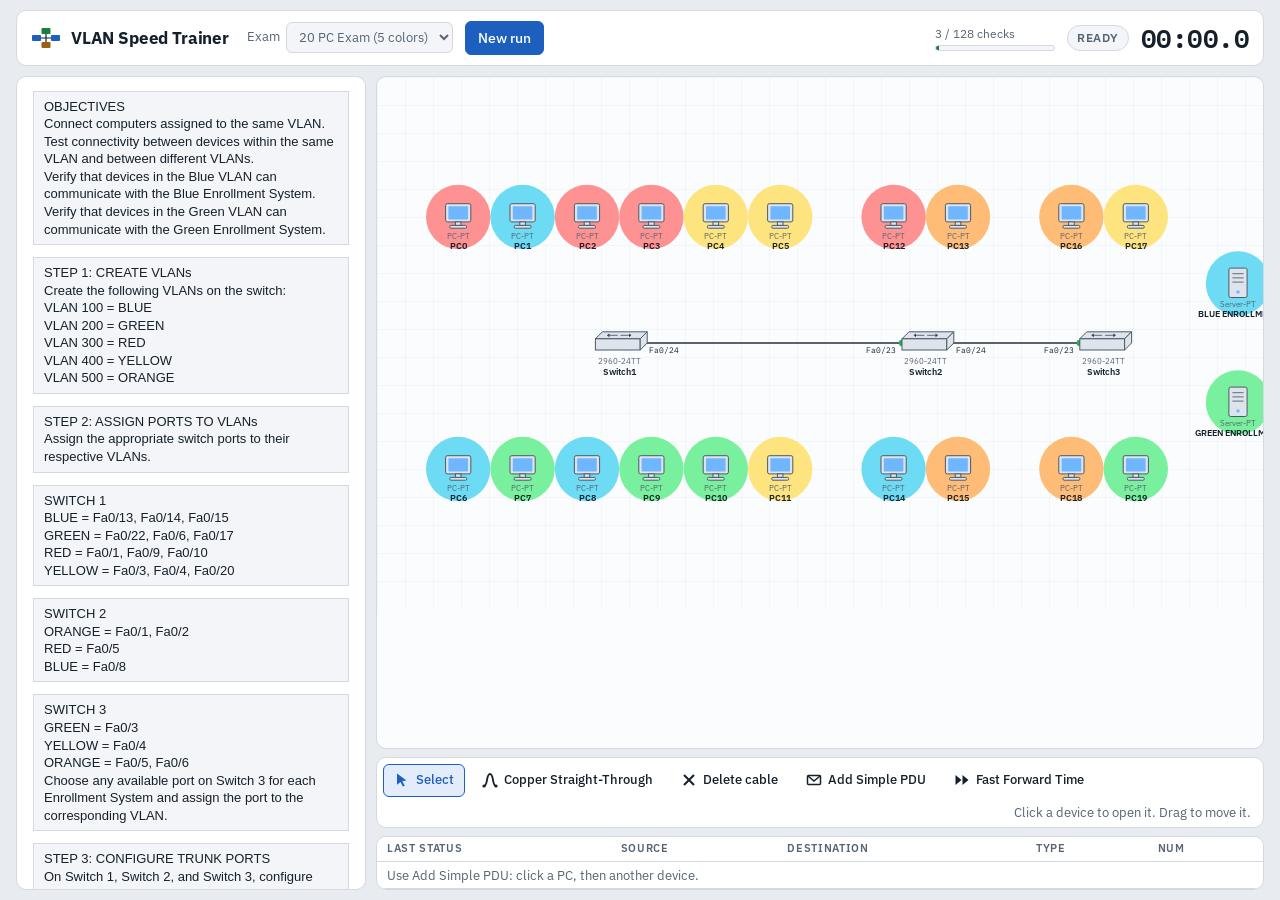
==== vlan-trainer/index.html @ 29ff4751 "docs: Add VLAN practice exam guides and interactive trainer - Add PRACTICE-EXAM-20PC.md with 20-devi" ====
<!doctype html>
<html lang="en">
<head>
<meta charset="utf-8">
<meta name="viewport" content="width=device-width, initial-scale=1">
<title>VLAN Speed Trainer</title>
<link rel="preconnect" href="https://fonts.googleapis.com">
<link rel="preconnect" href="https://fonts.gstatic.com" crossorigin>
<link rel="stylesheet" href="https://fonts.googleapis.com/css2?family=IBM+Plex+Mono:wght@400;600&family=IBM+Plex+Sans:wght@400;500;600;700&display=swap">
<link rel="stylesheet" href="style.css">
</head>
<body>
<div class="app">
  <header class="top">
    <div class="brand">
      <svg width="30" height="22" viewBox="0 0 30 22" aria-hidden="true"><rect x="1" y="8" width="9" height="6" rx="1" fill="var(--accent)"/><rect x="20" y="8" width="9" height="6" rx="1" fill="var(--accent)"/><rect x="10.5" y="1" width="9" height="6" rx="1" fill="var(--ok)"/><rect x="10.5" y="15" width="9" height="6" rx="1" fill="var(--warn)"/><path d="M10 11h10M15 7v8" stroke="var(--ink)" stroke-width="1.2"/></svg>
      <h1>VLAN Speed Trainer</h1>
    </div>
    <div class="controls">
      <label for="mode">Exam
        <select id="mode">
          <option value="exam20">20 PC Exam (5 colors)</option>
          <option value="quiz">Original quiz (6 PCs)</option>
          <option value="random">Random</option>
        </select>
      </label>
      <span id="randOpts" class="controls" hidden>
        <label for="nColors">Colors <select id="nColors"></select></label>
        <label for="perColor">PCs per color <select id="perColor"></select></label>
      </span>
      <button id="newRun" class="btn primary" type="button">New run</button>
    </div>
    <div class="clock">
      <div class="prog"><span id="progTxt">0 / 0 checks</span><div class="bar"><i id="progBar"></i></div></div>
      <span id="status" class="chip">Ready</span>
      <span id="timer">00:00.0</span>
    </div>
  </header>

  <div class="body">
    <aside class="sheet" aria-label="Exam sheet">
      <div id="steps"></div>
      <section class="step">
        <h2>Checklist</h2>
        <ul id="checks" class="checks"></ul>
        <button id="checkNow" class="btn" type="button" hidden>Check my work</button>
      </section>
      <section class="step">
        <h2>Options</h2>
        <div class="opts">
          <label for="optLive"><input type="checkbox" id="optLive"> Live checklist</label>
          <label for="optPaste"><input type="checkbox" id="optPaste"> Allow paste in the CLI</label>
          <label for="optLabels"><input type="checkbox" id="optLabels"> Show port labels</label>
          <label for="optIps"><input type="checkbox" id="optIps"> PCs and servers come with IPs set (applies on New run)</label>
        </div>
      </section>
      <section class="step">
        <h2>Keys</h2>
        <div class="keys">
          <kbd>Tab</kbd><span>Finish a command word</span>
          <kbd>↑ ↓</kbd><span>Previous / next command</span>
          <kbd>?</kbd><span>List what you can type next</span>
          <kbd>Ctrl+Z</kbd><span>Same as <span class="mono">end</span></span>
          <kbd>Ctrl+Shift+6</kbd><span>Break out of the typo freeze</span>
          <kbd>Ctrl+A / Ctrl+E</kbd><span>Jump to start / end of the line</span>
          <kbd>Ctrl+U</kbd><span>Delete from the cursor back to the start</span>
          <kbd>Ctrl+Backspace</kbd><span>Delete the last word (Ctrl+W in real PT)</span>
          <kbd>Ctrl+F6</kbd><span>Leave the CLI box</span>
          <kbd>Ctrl+click</kbd><span>On the cable tool: keep it selected</span>
          <kbd>Esc</kbd><span>Cancel and go back to Select</span>
          <kbd>Hover</kbd><span>A device shows its IP and cable port</span>
          <kbd>Orange light</kbd><span>New cable still waiting (30 s). Press Fast Forward Time.</span>
        </div>
      </section>
      <section class="step">
        <details class="key" id="keyBox">
          <summary>Answer key (open after your run)</summary>
          <div id="keyBody"></div>
        </details>
      </section>
    </aside>

    <section class="stage" aria-label="Workspace">
      <div class="ws-wrap"><svg id="ws" xmlns="http://www.w3.org/2000/svg" role="application" aria-label="Logical workspace"></svg></div>
      <div class="toolbar" role="toolbar" aria-label="Tools">
        <button class="tool" type="button" data-tool="select" aria-pressed="true">
          <svg width="16" height="16" viewBox="0 0 16 16" aria-hidden="true"><path d="M3 1.5l9.5 7-4.2.6 2.4 4.6-1.8.9-2.4-4.6L3 12.8z" fill="currentColor"/></svg>Select
        </button>
        <button class="tool" type="button" data-tool="cable" aria-pressed="false" title="Ctrl+click to keep it selected">
          <svg width="16" height="16" viewBox="0 0 16 16" aria-hidden="true"><path d="M2 14C6 14 4 2 8 2s2 12 6 12" fill="none" stroke="currentColor" stroke-width="1.8"/><circle cx="2" cy="14" r="1.6" fill="currentColor"/><circle cx="14" cy="14" r="1.6" fill="currentColor"/></svg>Copper Straight-Through <span class="stk" id="stk" hidden>sticky</span>
        </button>
        <button class="tool" type="button" data-tool="delete" aria-pressed="false">
          <svg width="16" height="16" viewBox="0 0 16 16" aria-hidden="true"><path d="M3 3l10 10M13 3L3 13" stroke="currentColor" stroke-width="2"/></svg>Delete cable
        </button>
        <button class="tool" type="button" data-tool="pdu" aria-pressed="false">
          <svg width="16" height="16" viewBox="0 0 16 16" aria-hidden="true"><rect x="1.5" y="3.5" width="13" height="9" rx="1" fill="none" stroke="currentColor" stroke-width="1.5"/><path d="M2 4l6 5 6-5" fill="none" stroke="currentColor" stroke-width="1.5"/></svg>Add Simple PDU
        </button>
        <button class="tool" type="button" id="ffwd" title="Skip the orange STP wait">
          <svg width="16" height="16" viewBox="0 0 16 16" aria-hidden="true"><path d="M1.5 3v10l6-5zM8.5 3v10l6-5z" fill="currentColor"/></svg>Fast Forward Time
        </button>
        <span class="hint" id="hint">Click a device to open it.</span>
      </div>
      <div class="events">
        <table>
          <thead><tr><th>Last status</th><th>Source</th><th>Destination</th><th>Type</th><th>Num</th></tr></thead>
          <tbody id="evBody"></tbody>
        </table>
      </div>
      <div class="done" id="done" hidden>
        <div class="done-card">
          <p>All checks passed</p>
          <div class="big" id="doneTime">00:00.0</div>
          <p id="doneBest"></p>
          <div class="row"><button class="btn primary" type="button" id="doneNew">New run</button><button class="btn" type="button" id="doneClose">Look around</button></div>
        </div>
      </div>
    </section>
  </div>
</div>
<div id="layer"></div>
<div id="picker" class="picker" hidden role="menu"></div>
<div id="toast" class="toast" role="status" aria-live="polite" hidden></div>
<script src="app.js"></script>
</body>
</html>
---- vlan-trainer/style.css ----
/* Layout: Packet Tracer-style drill — exam sheet on the left, logical workspace on the right, floating device windows on top */
:root{
  --bg:#e8ecf0; --panel:#ffffff; --panel-2:#f3f5f8; --ink:#16202a; --muted:#566473; --line:#d2d9e1;
  --accent:#1d5fbf; --accent-ink:#ffffff; --accent-soft:#e2ecfa;
  --ws:#fbfcfd; --grid:#e5e9ee;
  --cli-bg:#ffffff; --cli-ink:#0f1317; --cli-line:#9aa5b1;
  --ok:#17803f; --bad:#c2352a; --warn:#9a6210;
  --led-ok:#1fb14d; --led-wait:#ef9c1a; --led-down:#e0382c;
  --cable:#26313c; --dev:#dde4ec; --dev-edge:#4a5866; --screen:#6fb6ff; --zone-op:.85;
  --shadow:0 12px 32px rgba(20,32,48,.2), 0 2px 6px rgba(20,32,48,.12);
  --f-ui:"IBM Plex Sans", system-ui, -apple-system, "Segoe UI", Roboto, sans-serif;
  --f-mono:"IBM Plex Mono", ui-monospace, "Cascadia Mono", Consolas, "Courier New", monospace;
}
@media (prefers-color-scheme: dark){
  :root:not([data-theme="light"]){
    --bg:#0f1419; --panel:#171e25; --panel-2:#1d252e; --ink:#e3e9ef; --muted:#93a2b0; --line:#2b3641;
    --accent:#5b9cf0; --accent-ink:#081324; --accent-soft:#1b2a3f;
    --ws:#131a20; --grid:#1c242c;
    --cli-bg:#0b0f13; --cli-ink:#e6ebf0; --cli-line:#3a4652;
    --ok:#46c27a; --bad:#ff6a5c; --warn:#e3a443;
    --led-ok:#33cc66; --led-wait:#f3b13a; --led-down:#ff5a4a;
    --cable:#c4cfd9; --dev:#2a3540; --dev-edge:#a3b3c2; --screen:#4b9ff5; --zone-op:.42;
    --shadow:0 14px 36px rgba(0,0,0,.55), 0 2px 6px rgba(0,0,0,.4);
    color-scheme:dark;
  }
}
:root[data-theme="dark"]{
  --bg:#0f1419; --panel:#171e25; --panel-2:#1d252e; --ink:#e3e9ef; --muted:#93a2b0; --line:#2b3641;
  --accent:#5b9cf0; --accent-ink:#081324; --accent-soft:#1b2a3f;
  --ws:#131a20; --grid:#1c242c;
  --cli-bg:#0b0f13; --cli-ink:#e6ebf0; --cli-line:#3a4652;
  --ok:#46c27a; --bad:#ff6a5c; --warn:#e3a443;
  --led-ok:#33cc66; --led-wait:#f3b13a; --led-down:#ff5a4a;
  --cable:#c4cfd9; --dev:#2a3540; --dev-edge:#a3b3c2; --screen:#4b9ff5; --zone-op:.42;
  --shadow:0 14px 36px rgba(0,0,0,.55), 0 2px 6px rgba(0,0,0,.4);
  color-scheme:dark;
}
[hidden]{display:none !important}
html,body{height:100%}
body{margin:0;background:var(--bg);color:var(--ink);font-family:var(--f-ui);font-size:14px;line-height:1.45}
*{box-sizing:border-box}
button,select,input{font:inherit;color:inherit}
:focus-visible{outline:2px solid var(--accent);outline-offset:2px}

.app{height:100%;display:grid;grid-template-rows:auto minmax(0,1fr);gap:10px;padding-block:10px;padding-left:max(16px,env(safe-area-inset-left,0px));padding-right:max(16px,env(safe-area-inset-right,0px))}

/* header */
.top{display:flex;flex-wrap:wrap;align-items:center;gap:10px 18px;background:var(--panel);border:1px solid var(--line);border-radius:10px;padding:8px 14px}
.brand{display:flex;align-items:center;gap:10px}
.brand h1{margin:0;font-size:17px;font-weight:700;letter-spacing:-.01em;text-wrap:balance}
.brand svg{flex:none}
.controls{display:flex;flex-wrap:wrap;align-items:center;gap:8px 12px}
.controls label{display:flex;align-items:center;gap:6px;font-size:13px;color:var(--muted)}
select{background:var(--panel-2);border:1px solid var(--line);border-radius:6px;padding:5px 8px}
.btn{border:1px solid var(--line);background:var(--panel-2);border-radius:6px;padding:6px 12px;cursor:pointer;font-weight:500}
.btn:hover{border-color:var(--accent)}
.btn.primary{background:var(--accent);border-color:var(--accent);color:var(--accent-ink)}
.clock{margin-left:auto;display:flex;align-items:center;gap:12px}
#timer{font-family:var(--f-mono);font-size:26px;font-weight:600;font-variant-numeric:tabular-nums;letter-spacing:-.02em}
.chip{font-size:12px;font-weight:600;letter-spacing:.04em;text-transform:uppercase;padding:3px 9px;border-radius:999px;background:var(--panel-2);border:1px solid var(--line);color:var(--muted)}
.chip.run{color:var(--accent);border-color:var(--accent);background:var(--accent-soft)}
.chip.done{color:var(--ok);border-color:var(--ok)}
.prog{display:flex;flex-direction:column;gap:3px;min-width:120px}
.prog span{font-size:12px;color:var(--muted);font-variant-numeric:tabular-nums}
.bar{height:6px;background:var(--panel-2);border:1px solid var(--line);border-radius:99px;overflow:hidden}
.bar i{display:block;height:100%;width:0;background:var(--ok);transition:width .25s}

/* body */
.body{display:grid;grid-template-columns:minmax(280px,350px) minmax(0,1fr);gap:10px;min-height:0}
.sheet{overflow:auto;background:var(--panel);border:1px solid var(--line);border-radius:10px;padding:14px 16px;display:flex;flex-direction:column;gap:16px;min-height:0;min-width:0}
.sheet h2{margin:0;font-size:12px;letter-spacing:.08em;text-transform:uppercase;color:var(--muted)}
#steps{display:flex;flex-direction:column;gap:12px}
.ex{background:var(--panel-2);border:1px solid var(--line);padding:6px 10px;font-family:Tahoma, Verdana, "Segoe UI", sans-serif;font-size:13px;line-height:1.35}
.step{display:flex;flex-direction:column;gap:6px}
.step h3{margin:0;font-size:14px;display:flex;gap:8px;align-items:baseline}
.step h3 small{font-size:11px;font-weight:700;letter-spacing:.08em;color:var(--accent)}
.step p{margin:0;color:var(--muted);font-size:13px}
.step ul{margin:0;padding:0;list-style:none;display:flex;flex-direction:column;gap:3px;font-size:13px}
.step h4{margin:4px 0 0;font-size:12px;letter-spacing:.06em;text-transform:uppercase;color:var(--muted)}
.mono{font-family:var(--f-mono);font-size:12.5px}
.cdot{display:inline-block;width:10px;height:10px;border-radius:50%;margin-right:6px;vertical-align:-1px;border:1px solid rgba(0,0,0,.25)}
table.vl{border-collapse:collapse;font-size:13px;width:100%}
table.vl td,table.vl th{border-bottom:1px solid var(--line);padding:3px 6px;text-align:left}
table.vl th{font-size:11px;letter-spacing:.06em;text-transform:uppercase;color:var(--muted);font-weight:600}
.checks{list-style:none;margin:0;padding:0;display:flex;flex-direction:column;gap:8px}
.checks li{display:flex;flex-direction:column;gap:3px}
.ck-head{display:flex;align-items:center;gap:8px;font-weight:600;font-size:13px}
.ck-head .n{margin-left:auto;font-weight:500;color:var(--muted);font-variant-numeric:tabular-nums;font-size:12px}
.ck-dot{width:10px;height:10px;border-radius:50%;background:var(--line);flex:none}
li.pass .ck-dot{background:var(--ok)}
li.part .ck-dot{background:var(--warn)}
li.fail .ck-dot{background:var(--bad)}
.ck-msg{font-size:12.5px;color:var(--muted);padding-left:18px}
.ck-msg.bad{color:var(--bad)}
.opts{display:flex;flex-direction:column;gap:6px;font-size:13px}
.opts label{display:flex;gap:8px;align-items:center}
.keys{display:grid;grid-template-columns:auto 1fr;gap:3px 10px;font-size:12.5px;color:var(--muted)}
.keys kbd{font-family:var(--f-mono);font-size:11.5px;background:var(--panel-2);border:1px solid var(--line);border-radius:4px;padding:0 5px;color:var(--ink);white-space:nowrap}
details.key summary{cursor:pointer;font-weight:600}
details.key pre{margin:6px 0 0;background:var(--panel-2);border:1px solid var(--line);border-radius:6px;padding:8px 10px;font-family:var(--f-mono);font-size:12px;overflow-x:auto}
details.key h4{margin:10px 0 0;font-size:12px}

.stage{display:grid;grid-template-rows:minmax(0,1fr) auto auto;gap:8px;min-height:0;min-width:0;position:relative}
.ws-wrap{overflow:auto;background:var(--ws);border:1px solid var(--line);border-radius:10px;min-height:0}
#ws{display:block;width:100%;height:auto;-webkit-user-select:none;user-select:none;touch-action:none}
#ws.t-cable,#ws.t-pdu{cursor:crosshair}
#ws.t-delete{cursor:not-allowed}
.grid-l{stroke:var(--grid);stroke-width:1}
.ws-bg{fill:var(--ws)}
.zone{fill-opacity:var(--zone-op)}
.cable{stroke:var(--cable);stroke-width:2}
.cable-hit{stroke:transparent;stroke-width:16;cursor:pointer}
#ws.t-delete .link:hover .cable{stroke:var(--bad);stroke-width:3}
.rubber{stroke:var(--accent);stroke-width:2;stroke-dasharray:6 5}
.plabel{font-family:var(--f-mono);font-size:12px;fill:var(--ink);paint-order:stroke;stroke:var(--ws);stroke-width:4px;stroke-linejoin:round;text-anchor:middle;dominant-baseline:middle;pointer-events:none}
.dev{cursor:pointer}
.dev text{text-anchor:middle;fill:var(--ink);pointer-events:none}
.dev .dtype{font-size:11px;fill:var(--muted)}
.dev .dname{font-size:13px;font-weight:600}
.dev .body{fill:var(--dev);stroke:var(--dev-edge);stroke-width:1.4}
.dev .scr{fill:var(--screen)}
.dev .ln{stroke:var(--dev-edge);stroke-width:1.2}
.dev .sel-ring{fill:none;stroke:var(--accent);stroke-width:3;stroke-dasharray:5 4;opacity:0}
.dev.sel .sel-ring{opacity:1}
.dev:hover .body{stroke:var(--accent)}
.dev:focus{outline:none}
.dev:focus-visible .sel-ring{opacity:1}

.toolbar{display:flex;flex-wrap:wrap;align-items:center;gap:6px;background:var(--panel);border:1px solid var(--line);border-radius:10px;padding:6px}
.tool{display:flex;align-items:center;gap:6px;border:1px solid transparent;background:transparent;border-radius:6px;padding:6px 10px;cursor:pointer;font-size:13px;font-weight:500}
.tool:hover{background:var(--panel-2)}
.tool[aria-pressed="true"]{background:var(--accent-soft);border-color:var(--accent);color:var(--accent)}
.tool svg{flex:none}
.tool .stk{font-size:10.5px;font-weight:700;letter-spacing:.06em;text-transform:uppercase}
.hint{margin-left:auto;font-size:12.5px;color:var(--muted);padding-right:6px}
.events{background:var(--panel);border:1px solid var(--line);border-radius:10px;max-height:132px;overflow:auto}
.events table{width:100%;border-collapse:collapse;font-size:12.5px}
.events th,.events td{padding:4px 10px;text-align:left;border-bottom:1px solid var(--line);white-space:nowrap}
.events th{position:sticky;top:0;background:var(--panel);font-size:11px;letter-spacing:.06em;text-transform:uppercase;color:var(--muted);font-weight:600}
.events .ok{color:var(--ok);font-weight:600}
.events .bad{color:var(--bad);font-weight:600}
.events .empty td{color:var(--muted)}

.done{position:absolute;inset:0;display:grid;place-items:center;background:color-mix(in srgb, var(--bg) 55%, transparent);z-index:5;border-radius:10px}
.done-card{background:var(--panel);border:1px solid var(--line);border-radius:12px;box-shadow:var(--shadow);padding:22px 26px;display:flex;flex-direction:column;gap:10px;align-items:center;text-align:center;max-width:min(380px,90%)}
.done-card .big{font-family:var(--f-mono);font-size:40px;font-weight:600;font-variant-numeric:tabular-nums;color:var(--ok)}
.done-card p{margin:0;color:var(--muted)}
.done-card .row{display:flex;gap:8px}

/* windows */
.win{position:fixed;width:min(720px,calc(100vw - 24px));background:var(--panel);border:1px solid var(--line);border-radius:8px;box-shadow:var(--shadow);display:flex;flex-direction:column}
.win.pcw{width:min(560px,calc(100vw - 24px))}
.win-bar{display:flex;align-items:center;gap:8px;padding:5px 6px 5px 12px;background:var(--panel-2);border-bottom:1px solid var(--line);border-radius:8px 8px 0 0;cursor:move;-webkit-user-select:none;user-select:none;touch-action:none}
.win-title{font-weight:600;font-size:13px}
.win-x{margin-left:auto;width:28px;height:26px;border:0;background:transparent;border-radius:5px;cursor:pointer;font-size:18px;line-height:1}
.win-x:hover{background:var(--bad);color:#fff}
.win-tabs{display:flex;gap:2px;padding:8px 12px 0}
.wtab{font-size:12.5px;padding:4px 12px;border:1px solid var(--line);border-bottom:0;border-radius:6px 6px 0 0;color:var(--muted);background:transparent;cursor:pointer}
.wtab:hover{color:var(--ink)}
.wtab.on{color:var(--ink);background:var(--panel-2);font-weight:600}
.pane{padding:12px;min-height:260px;border-top:1px solid var(--line);display:flex;flex-direction:column;gap:10px}
.pane-note{margin:0;color:var(--muted);font-size:13px}
.chassis{display:flex;align-items:center;gap:14px;flex-wrap:wrap;background:var(--panel-2);border:1px solid var(--line);border-radius:6px;padding:12px}
.pgrid{display:grid;grid-template-columns:repeat(12,26px);grid-auto-rows:22px;gap:4px}
.pgig{display:grid;grid-template-columns:repeat(2,26px);gap:4px}
.pport{display:grid;place-items:center;font-family:var(--f-mono);font-size:10.5px;border:1px solid var(--dev-edge);border-radius:3px;background:var(--dev);height:22px;min-width:26px;padding:0 3px}
.pport.up{background:var(--led-ok);color:#08210f;border-color:var(--led-ok)}
.win-sub{text-align:center;font-size:13px;padding:6px 0 4px;border-top:1px solid var(--line)}
.term{background:var(--cli-bg);color:var(--cli-ink);font-family:var(--f-mono);font-size:13px;line-height:1.35;height:min(400px,55vh);overflow:auto;padding:8px 10px;border:1px solid var(--cli-line);margin:0 12px 12px;cursor:text}
.term:focus-within{border-color:var(--accent)}
.term-out{margin:0;white-space:pre-wrap;word-break:break-all;font:inherit}
.term-row{display:flex;white-space:pre}
.term-prompt{white-space:pre}
.term-in{flex:1;min-width:0;border:0;outline:0;background:transparent;color:inherit;font:inherit;padding:0;margin:0}
.term-in:focus-visible{outline:0}
.desk{padding:12px;min-height:260px;display:flex;flex-direction:column;gap:10px}
.tiles{display:grid;grid-template-columns:repeat(3,minmax(0,1fr));gap:10px}
.tile{display:flex;flex-direction:column;align-items:center;gap:8px;padding:16px 8px;border:1px solid var(--line);border-radius:8px;background:var(--panel-2);cursor:pointer;font-size:13px;font-weight:500;text-align:center}
.tile:hover{border-color:var(--accent)}
.app-bar{display:flex;align-items:center;gap:8px;font-weight:600;font-size:13px;border-bottom:1px solid var(--line);padding-bottom:6px}
.app-x{margin-left:auto;border:1px solid var(--line);background:var(--panel-2);border-radius:5px;cursor:pointer;width:26px;height:24px}
.ipform{display:flex;flex-direction:column;gap:8px;font-size:13px}
.ipform .r{display:grid;grid-template-columns:140px minmax(0,1fr);align-items:center;gap:10px}
.ipform input{background:var(--panel-2);border:1px solid var(--line);border-radius:5px;padding:5px 8px;font-family:var(--f-mono);font-size:13px;min-width:0}
.ipform input[aria-invalid="true"]{border-color:var(--bad)}
.ipform .muted{color:var(--muted)}
.desk .term{margin:0;height:min(300px,48vh)}
.web-bar{display:flex;gap:6px}
.web-bar input{flex:1;min-width:0;background:var(--panel-2);border:1px solid var(--line);border-radius:5px;padding:5px 8px;font-family:var(--f-mono);font-size:13px}
.web-page{border:1px solid var(--line);border-radius:6px;min-height:200px;padding:16px;background:var(--panel-2)}
.web-page h2{margin:0 0 6px;font-size:20px}
.web-page p{margin:0 0 6px}
.web-page .err{color:var(--muted);font-size:15px}

.picker{position:fixed;z-index:9000;background:var(--panel);border:1px solid var(--line);border-radius:6px;box-shadow:var(--shadow);padding:4px;max-height:84vh;overflow:auto;min-width:180px;display:flex;flex-direction:column}
.picker button{border:0;background:transparent;text-align:left;padding:2px 12px;font-size:13px;cursor:pointer;border-radius:4px;font-family:var(--f-ui)}
.picker button:hover:not(:disabled){background:var(--accent);color:var(--accent-ink)}
.picker button:disabled{color:var(--muted);opacity:.55;cursor:default}
.toast{position:fixed;left:50%;bottom:calc(18px + env(safe-area-inset-bottom,0px));transform:translateX(-50%);background:var(--ink);color:var(--bg);padding:8px 14px;border-radius:8px;font-size:13px;z-index:9999;max-width:calc(100vw - 32px);box-shadow:var(--shadow)}

@media (max-width: 900px){
  .app{height:auto}
  .body{grid-template-columns:minmax(0,1fr)}
  .ws-wrap{height:62vh}
  .clock{margin-left:0}
  .hint{display:none}
  .win{left:8px !important;right:8px;width:auto !important}
}
@media (prefers-reduced-motion: reduce){ .bar i{transition:none} }
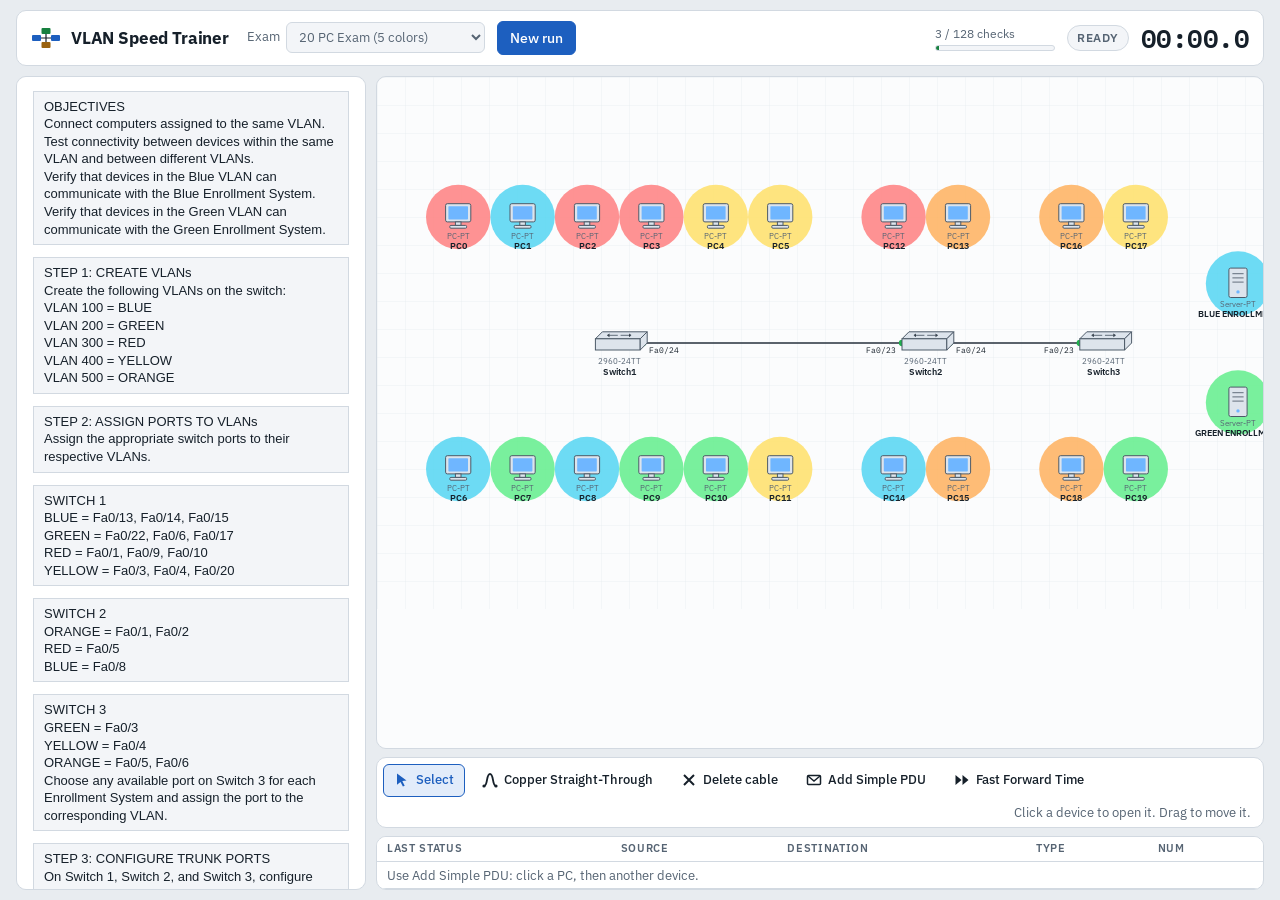
==== commit 0da14bb1: "feat(vlan-trainer): Add difficulty levels to scenario generation - Add LEVELS configuration with Eas" ====
--- a/vlan-trainer/index.html
+++ b/vlan-trainer/index.html
@@ -19,6 +19,9 @@
     <div class="controls">
       <label for="mode">Exam
         <select id="mode">
+          <option value="easy">Easy (2 colors, 1 server)</option>
+          <option value="normal">Normal (4 colors, 2 servers)</option>
+          <option value="hard">Hard (6 colors, 3 servers)</option>
           <option value="exam20">20 PC Exam (5 colors)</option>
           <option value="quiz">Original quiz (6 PCs)</option>
           <option value="random">Random</option>
